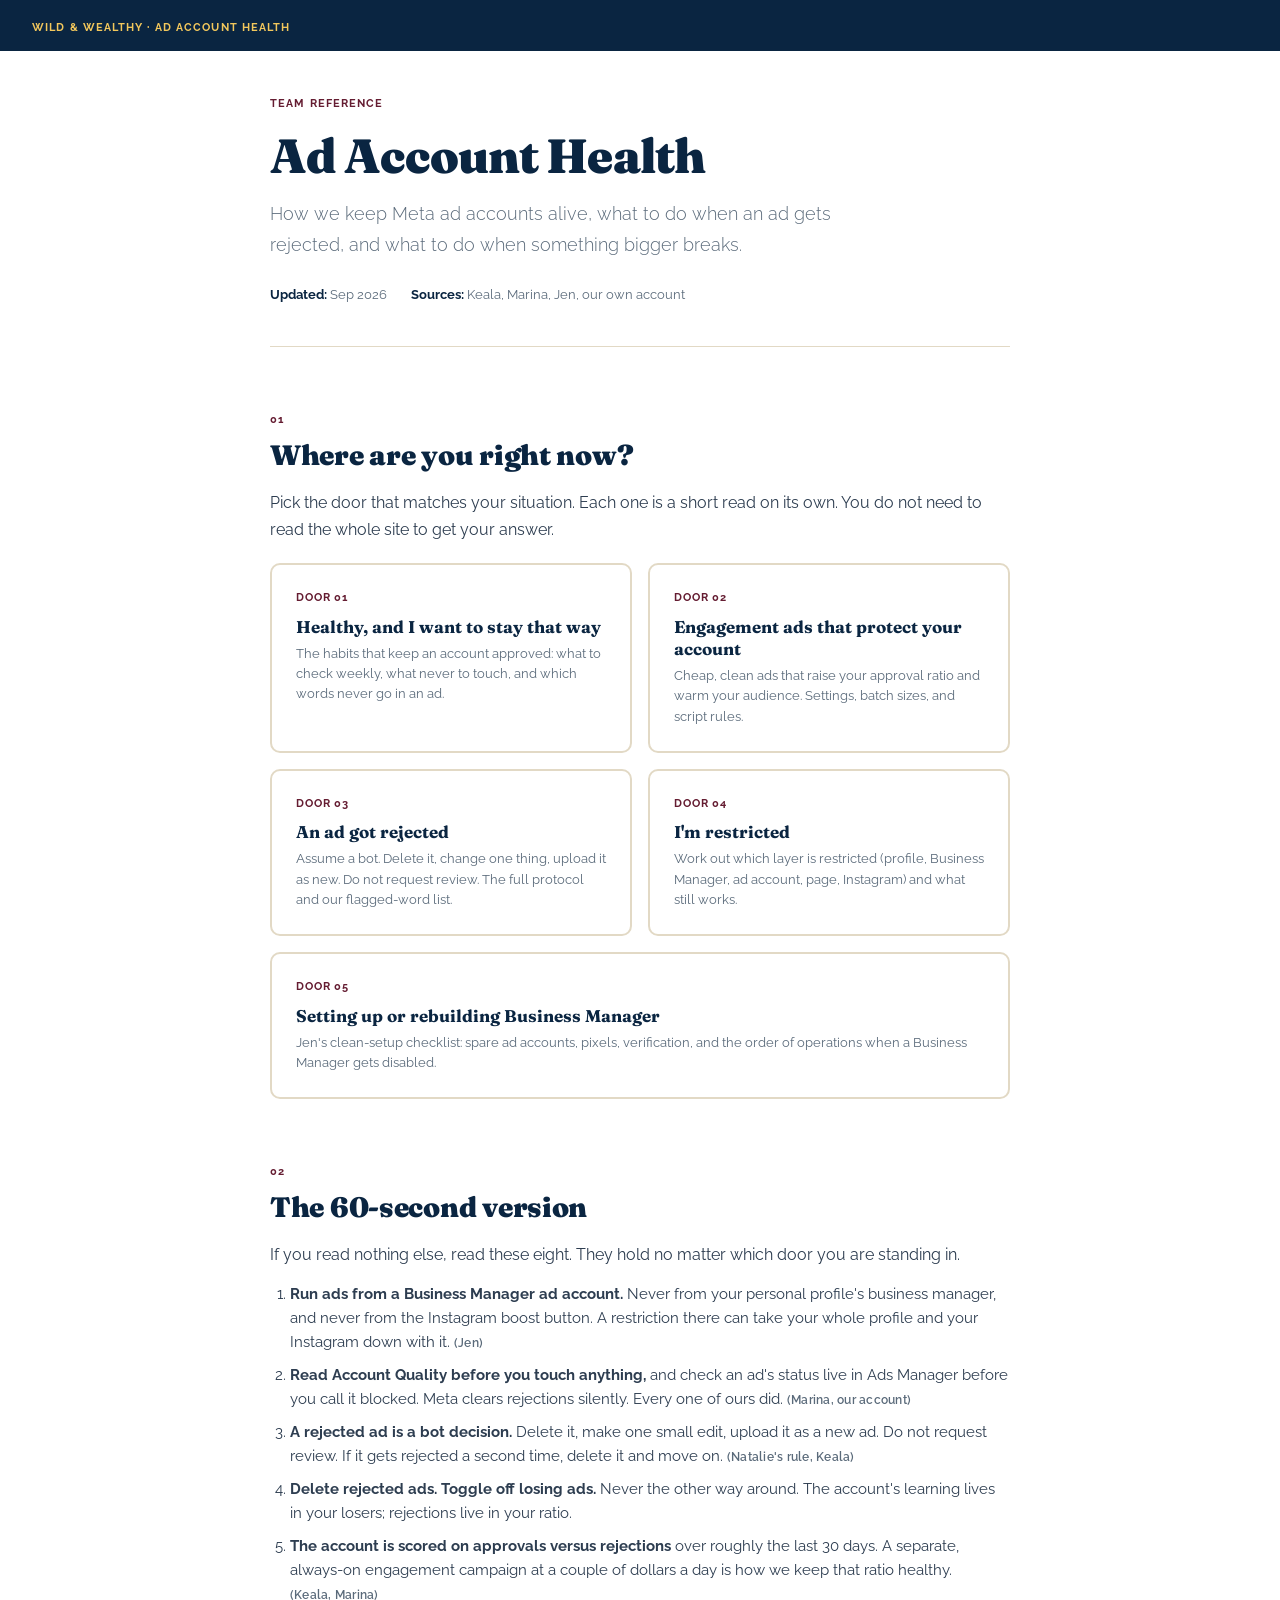
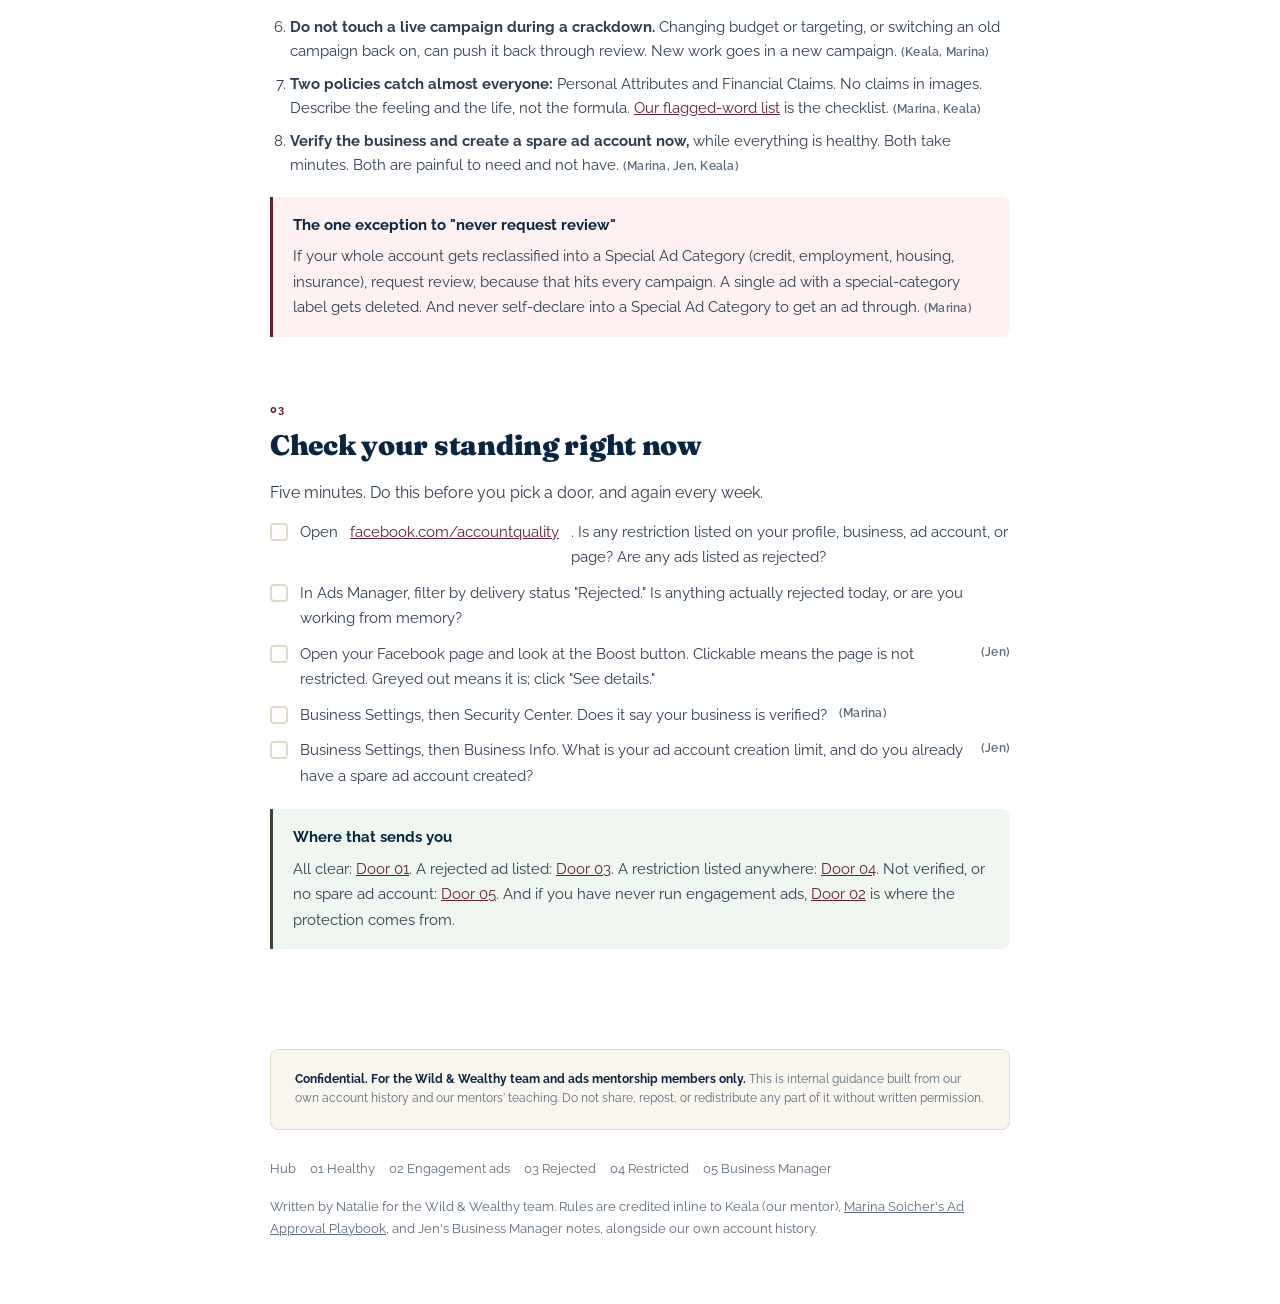
==== index.html @ 51f1d4b3 "Ad Account Health reference site: hub + 5 doors Co-Authored-By: Claude Fable 5.1 <noreply@anthropic." ====
<!DOCTYPE html>
<html lang="en">
<head>
  <meta charset="UTF-8" />
  <meta name="viewport" content="width=device-width, initial-scale=1.0" />
  <title>Ad Account Health | Wild &amp; Wealthy</title>
  <link href="https://fonts.googleapis.com/css2?family=Fraunces:wght@700;900&family=Raleway:wght@300;400;600;700&display=swap" rel="stylesheet" />
  <link rel="stylesheet" href="style.css" />
</head>
<body>

<div class="top-bar"><span>Wild &amp; Wealthy &middot; Ad Account Health</span></div>

<header>
  <div class="eyebrow">Team Reference</div>
  <h1>Ad Account Health</h1>
  <p class="subtitle">How we keep Meta ad accounts alive, what to do when an ad gets rejected, and what to do when something bigger breaks.</p>
  <div class="meta-row">
    <div class="meta-item"><strong>Updated:</strong> Sep 2026</div>
    <div class="meta-item"><strong>Sources:</strong> Keala, Marina, Jen, our own account</div>
  </div>
</header>

<main>

  <section class="section" id="doors">
    <div class="section-label">01</div>
    <h2>Where are you right now?</h2>
    <p>Pick the door that matches your situation. Each one is a short read on its own. You do not need to read the whole site to get your answer.</p>

    <div class="template-grid">
      <a class="template-card" href="healthy/">
        <div class="card-label">Door 01</div>
        <div class="card-title">Healthy, and I want to stay that way</div>
        <div class="card-desc">The habits that keep an account approved: what to check weekly, what never to touch, and which words never go in an ad.</div>
      </a>
      <a class="template-card" href="engagement/">
        <div class="card-label">Door 02</div>
        <div class="card-title">Engagement ads that protect your account</div>
        <div class="card-desc">Cheap, clean ads that raise your approval ratio and warm your audience. Settings, batch sizes, and script rules.</div>
      </a>
      <a class="template-card" href="rejected/">
        <div class="card-label">Door 03</div>
        <div class="card-title">An ad got rejected</div>
        <div class="card-desc">Assume a bot. Delete it, change one thing, upload it as new. Do not request review. The full protocol and our flagged-word list.</div>
      </a>
      <a class="template-card" href="restricted/">
        <div class="card-label">Door 04</div>
        <div class="card-title">I'm restricted</div>
        <div class="card-desc">Work out which layer is restricted (profile, Business Manager, ad account, page, Instagram) and what still works.</div>
      </a>
      <a class="template-card wide" href="business-manager/">
        <div class="card-label">Door 05</div>
        <div class="card-title">Setting up or rebuilding Business Manager</div>
        <div class="card-desc">Jen's clean-setup checklist: spare ad accounts, pixels, verification, and the order of operations when a Business Manager gets disabled.</div>
      </a>
    </div>
  </section>

  <section class="section" id="sixty-seconds">
    <div class="section-label">02</div>
    <h2>The 60-second version</h2>
    <p>If you read nothing else, read these eight. They hold no matter which door you are standing in.</p>
    <ol class="steps">
      <li><strong>Run ads from a Business Manager ad account.</strong> Never from your personal profile's business manager, and never from the Instagram boost button. A restriction there can take your whole profile and your Instagram down with it. <span class="source">(Jen)</span></li>
      <li><strong>Read Account Quality before you touch anything,</strong> and check an ad's status live in Ads Manager before you call it blocked. Meta clears rejections silently. Every one of ours did. <span class="source">(Marina, our account)</span></li>
      <li><strong>A rejected ad is a bot decision.</strong> Delete it, make one small edit, upload it as a new ad. Do not request review. If it gets rejected a second time, delete it and move on. <span class="source">(Natalie's rule, Keala)</span></li>
      <li><strong>Delete rejected ads. Toggle off losing ads.</strong> Never the other way around. The account's learning lives in your losers; rejections live in your ratio.</li>
      <li><strong>The account is scored on approvals versus rejections</strong> over roughly the last 30 days. A separate, always-on engagement campaign at a couple of dollars a day is how we keep that ratio healthy. <span class="source">(Keala, Marina)</span></li>
      <li><strong>Do not touch a live campaign during a crackdown.</strong> Changing budget or targeting, or switching an old campaign back on, can push it back through review. New work goes in a new campaign. <span class="source">(Keala, Marina)</span></li>
      <li><strong>Two policies catch almost everyone:</strong> Personal Attributes and Financial Claims. No claims in images. Describe the feeling and the life, not the formula. <a href="rejected/#flagged-words">Our flagged-word list</a> is the checklist. <span class="source">(Marina, Keala)</span></li>
      <li><strong>Verify the business and create a spare ad account now,</strong> while everything is healthy. Both take minutes. Both are painful to need and not have. <span class="source">(Marina, Jen, Keala)</span></li>
    </ol>

    <div class="callout warning">
      <strong>The one exception to "never request review"</strong>
      <p>If your whole account gets reclassified into a Special Ad Category (credit, employment, housing, insurance), request review, because that hits every campaign. A single ad with a special-category label gets deleted. And never self-declare into a Special Ad Category to get an ad through. <span class="source">(Marina)</span></p>
    </div>
  </section>

  <section class="section" id="check-standing">
    <div class="section-label">03</div>
    <h2>Check your standing right now</h2>
    <p>Five minutes. Do this before you pick a door, and again every week.</p>
    <ul class="checklist">
      <li>Open <a href="https://www.facebook.com/accountquality" target="_blank" rel="noopener">facebook.com/accountquality</a>. Is any restriction listed on your profile, business, ad account, or page? Are any ads listed as rejected?</li>
      <li>In Ads Manager, filter by delivery status "Rejected." Is anything actually rejected today, or are you working from memory?</li>
      <li>Open your Facebook page and look at the Boost button. Clickable means the page is not restricted. Greyed out means it is; click "See details." <span class="source">(Jen)</span></li>
      <li>Business Settings, then Security Center. Does it say your business is verified? <span class="source">(Marina)</span></li>
      <li>Business Settings, then Business Info. What is your ad account creation limit, and do you already have a spare ad account created? <span class="source">(Jen)</span></li>
    </ul>

    <div class="callout tip">
      <strong>Where that sends you</strong>
      <p>All clear: <a href="healthy/">Door 01</a>. A rejected ad listed: <a href="rejected/">Door 03</a>. A restriction listed anywhere: <a href="restricted/">Door 04</a>. Not verified, or no spare ad account: <a href="business-manager/">Door 05</a>. And if you have never run engagement ads, <a href="engagement/">Door 02</a> is where the protection comes from.</p>
    </div>
  </section>

</main>

<div class="disclaimer">
  <strong>Confidential. For the Wild &amp; Wealthy team and ads mentorship members only.</strong> This is internal guidance built from our own account history and our mentors' teaching. Do not share, repost, or redistribute any part of it without written permission.
</div>
<footer>
  <ul class="footer-nav">
    <li><a href="./">Hub</a></li>
    <li><a href="healthy/">01 Healthy</a></li>
    <li><a href="engagement/">02 Engagement ads</a></li>
    <li><a href="rejected/">03 Rejected</a></li>
    <li><a href="restricted/">04 Restricted</a></li>
    <li><a href="business-manager/">05 Business Manager</a></li>
  </ul>
  <p>Written by Natalie for the Wild &amp; Wealthy team. Rules are credited inline to Keala (our mentor), <a href="https://marinasoicher.github.io/ad-approval-playbook/" target="_blank" rel="noopener">Marina Soicher's Ad Approval Playbook</a>, and Jen's Business Manager notes, alongside our own account history.</p>
</footer>

</body>
</html>
---- style.css ----
/* Wild & Wealthy · Ad Account Health · shared stylesheet
   Based on the meta-setup-guide template (brand guide colors + fonts). */

*, *::before, *::after { box-sizing: border-box; margin: 0; padding: 0; }

:root {
  --burgundy: #651D32;
  --navy: #0A2541;
  --green: #36482F;
  --yellow: #F2C75C;
  --cream: #F5EED7;

  --text: #0A2541;
  --body: #2d3d50;
  --muted: #5a6a7a;
  --border: #e2d9c5;
  --bg-soft: #F5EED7;
  --bg-code: #eee8d5;
  --accent-light: #fdf5f7;
  --max-width: 740px;
}

html { scroll-behavior: smooth; }

body {
  font-family: 'Raleway', -apple-system, BlinkMacSystemFont, sans-serif;
  font-size: 16px;
  line-height: 1.7;
  color: var(--text);
  background: #fff;
  padding: 0 24px;
}

/* ── Top bar ── */
.top-bar { background: var(--navy); margin: 0 -24px; padding: 12px 32px; }
.top-bar span {
  font-size: 11px; font-weight: 700; letter-spacing: 0.1em;
  text-transform: uppercase; color: var(--yellow);
}

/* ── Back link (door pages) ── */
.back-link {
  display: inline-block;
  max-width: var(--max-width);
  margin: 20px auto 0;
  font-size: 12px; font-weight: 700; letter-spacing: 0.08em;
  text-transform: uppercase; color: var(--burgundy); text-decoration: none;
}
.back-wrap { max-width: var(--max-width); margin: 0 auto; }
.back-link:hover { text-decoration: underline; }

/* ── Header ── */
header {
  max-width: var(--max-width);
  margin: 0 auto;
  padding: 44px 0 40px;
  border-bottom: 1px solid var(--border);
}
.eyebrow {
  font-size: 11px; font-weight: 700; letter-spacing: 0.1em;
  text-transform: uppercase; color: var(--burgundy); margin-bottom: 14px;
}
header h1 {
  font-family: 'Fraunces', Georgia, serif;
  font-size: clamp(32px, 5vw, 48px);
  font-weight: 900; letter-spacing: -0.02em; line-height: 1.15;
  color: var(--navy); margin-bottom: 16px;
}
header .subtitle { font-size: 18px; font-weight: 300; color: var(--muted); max-width: 580px; }
.meta-row { display: flex; gap: 24px; margin-top: 24px; flex-wrap: wrap; }
.meta-item { font-size: 13px; color: var(--muted); }
.meta-item strong { color: var(--text); }

/* ── Site nav (door pages) ── */
nav.site-nav {
  max-width: var(--max-width);
  margin: 32px auto 0;
  background: var(--navy);
  border-radius: 10px;
  padding: 24px 28px;
}
nav.site-nav h2 {
  font-size: 10px; font-weight: 700; letter-spacing: 0.12em;
  text-transform: uppercase; color: var(--yellow); margin-bottom: 14px;
}
nav.site-nav ol { list-style: none; display: flex; flex-direction: column; gap: 7px; }
nav.site-nav ol li { display: flex; align-items: baseline; gap: 12px; }
nav.site-nav ol li .num { font-size: 11px; font-weight: 700; color: var(--yellow); min-width: 22px; }
nav.site-nav ol li a { font-size: 14px; font-weight: 300; color: #fff; text-decoration: none; }
nav.site-nav ol li a:hover { color: var(--yellow); }
nav.site-nav ol li.current a { color: var(--yellow); font-weight: 600; }
nav.site-nav ol li.current a::after { content: '  (you are here)'; font-weight: 300; font-size: 12px; opacity: 0.8; }
nav.site-nav .bonus-label {
  font-size: 10px; font-weight: 700; letter-spacing: 0.1em; text-transform: uppercase;
  color: rgba(242,199,92,0.6); margin-top: 16px; margin-bottom: 8px;
}

/* ── Main + sections ── */
main { max-width: var(--max-width); margin: 0 auto; padding-bottom: 80px; }
.section { margin-top: 64px; scroll-margin-top: 24px; }
.section-label {
  font-size: 11px; font-weight: 700; letter-spacing: 0.12em;
  text-transform: uppercase; color: var(--burgundy); margin-bottom: 8px;
}
.section h2 {
  font-family: 'Fraunces', Georgia, serif;
  font-size: 28px; font-weight: 900; letter-spacing: -0.01em; line-height: 1.25;
  color: var(--navy); margin-bottom: 16px;
}
.section h3 {
  font-family: 'Fraunces', Georgia, serif;
  font-size: 20px; font-weight: 700; color: var(--navy); margin: 32px 0 10px;
}
.section p { margin-bottom: 14px; color: var(--body); }
.section p.lead { font-size: 17px; color: var(--text); }
.source { font-size: 12px; color: var(--muted); font-weight: 600; letter-spacing: 0.02em; white-space: nowrap; }

.step-label {
  display: inline-block; font-size: 11px; font-weight: 700; letter-spacing: 0.08em;
  text-transform: uppercase; color: var(--green); margin-top: 32px; margin-bottom: 6px;
}

/* ── Lists ── */
.checklist { list-style: none; display: flex; flex-direction: column; gap: 10px; margin: 14px 0; }
.checklist li { display: flex; gap: 12px; align-items: flex-start; font-size: 15px; color: var(--body); }
.checklist li::before {
  content: ''; width: 18px; height: 18px; min-width: 18px;
  border: 2px solid var(--border); border-radius: 4px; margin-top: 3px;
}
ol.steps { padding-left: 20px; margin: 14px 0; display: flex; flex-direction: column; gap: 9px; font-size: 15px; color: var(--body); line-height: 1.6; }
ul.bullets { padding-left: 20px; margin: 14px 0; display: flex; flex-direction: column; gap: 8px; font-size: 15px; color: var(--body); }

/* ── Code ── */
code {
  font-family: 'SF Mono', 'Fira Code', Menlo, monospace; font-size: 13px;
  background: var(--bg-code); padding: 2px 6px; border-radius: 4px; color: var(--navy);
}

/* ── Callouts ── */
.callout {
  background: #fff8e6; border-left: 3px solid var(--yellow);
  border-radius: 0 8px 8px 0; padding: 16px 20px; margin: 20px 0;
  font-size: 15px; color: var(--body);
}
.callout.tip { background: #f0f7f0; border-left-color: var(--green); }
.callout.warning { background: #fdf0f0; border-left-color: var(--burgundy); }
.callout strong { display: block; margin-bottom: 6px; color: var(--navy); }
.callout p { margin-bottom: 8px; }
.callout p:last-child { margin-bottom: 0; }

/* ── Door cards (hub) ── */
.template-grid { display: grid; grid-template-columns: 1fr 1fr; gap: 16px; margin: 20px 0; }
.template-card {
  border: 2px solid var(--border); border-radius: 10px; padding: 24px;
  text-decoration: none; color: var(--text); transition: border-color 0.2s, transform 0.2s; display: block;
}
.template-card:hover { border-color: var(--burgundy); transform: translateY(-2px); text-decoration: none; }
.template-card .card-label {
  font-size: 11px; font-weight: 700; letter-spacing: 0.08em;
  text-transform: uppercase; color: var(--burgundy); margin-bottom: 8px;
}
.template-card .card-title { font-family: 'Fraunces', serif; font-size: 17px; font-weight: 700; color: var(--navy); margin-bottom: 6px; line-height: 1.3; }
.template-card .card-desc { font-size: 13px; color: var(--muted); line-height: 1.55; }
.template-card.wide { grid-column: 1 / -1; }

/* ── Step blocks ── */
.baseline-item { border: 1px solid var(--border); border-radius: 10px; padding: 26px 28px 22px; margin: 20px 0; }
.baseline-number { font-size: 11px; font-weight: 700; letter-spacing: 0.08em; text-transform: uppercase; color: var(--muted); margin-bottom: 6px; }
.baseline-title { font-family: 'Fraunces', serif; font-size: 18px; font-weight: 700; color: var(--navy); margin-bottom: 8px; }
.baseline-def { font-size: 15px; margin-bottom: 10px; color: var(--body); }
.baseline-note { font-size: 13px; color: var(--muted); font-style: italic; margin-top: 10px; }

/* ── Prop table ── */
.prop-table { width: 100%; border: 1px solid var(--border); border-radius: 8px; overflow: hidden; margin: 14px 0; font-size: 14px; }
.prop-table .row { display: grid; grid-template-columns: 180px 1fr; border-bottom: 1px solid var(--border); }
.prop-table .row:last-child { border-bottom: none; }
.prop-table .key { background: var(--bg-soft); padding: 12px 14px; font-weight: 600; font-size: 13px; color: var(--navy); border-right: 1px solid var(--border); }
.prop-table .val { padding: 12px 14px; color: var(--body); }

/* ── Tables ── */
.table-wrap { overflow-x: auto; margin: 16px 0; }
table { width: 100%; border-collapse: collapse; font-size: 14px; margin: 16px 0; }
.table-wrap table { margin: 0; min-width: 520px; }
th {
  text-align: left; font-size: 11px; font-weight: 700; text-transform: uppercase;
  letter-spacing: 0.08em; color: var(--muted); padding: 10px 12px; border-bottom: 2px solid var(--border);
}
td { padding: 10px 12px; border-bottom: 1px solid var(--border); vertical-align: top; line-height: 1.5; color: var(--body); }
tr:last-child td { border-bottom: none; }
tr:hover td { background: var(--bg-soft); }
table.two-col th:first-child { color: var(--green); }
table.two-col th:last-child { color: var(--burgundy); }
table.two-col td { width: 50%; }

/* ── Flagged words box ── */
.flag-box {
  border: 2px solid var(--burgundy); background: var(--accent-light);
  border-radius: 10px; padding: 24px 26px; margin: 20px 0; scroll-margin-top: 24px;
}
.flag-box .prop-table { background: #fff; }
.flag-box .prop-table .row { grid-template-columns: 200px 1fr; }
span.flag {
  font-family: 'SF Mono', 'Fira Code', Menlo, monospace; font-size: 13px;
  color: var(--burgundy); background: #fff; border: 1px solid #ead7dc;
  padding: 1px 6px; border-radius: 4px; white-space: nowrap;
}

/* ── Divider + links ── */
hr { border: none; border-top: 1px solid var(--border); margin: 48px 0; }
a { color: var(--burgundy); }
a:hover { text-decoration: underline; }

/* ── Disclaimer + footer ── */
.disclaimer {
  max-width: var(--max-width); margin: 0 auto; padding: 20px 24px;
  background: #f9f6ef; border: 1px solid var(--border); border-radius: 8px;
  font-size: 12px; color: var(--muted); line-height: 1.6;
}
.disclaimer strong { color: var(--text); }
footer {
  max-width: var(--max-width); margin: 0 auto; padding: 28px 0 64px;
  font-size: 13px; color: var(--muted);
}
footer a { color: var(--muted); }
.footer-nav { list-style: none; display: flex; flex-wrap: wrap; gap: 6px 14px; margin-bottom: 16px; padding: 0; }
.footer-nav li a { font-size: 13px; text-decoration: none; }
.footer-nav li a:hover { text-decoration: underline; color: var(--burgundy); }

@media (max-width: 600px) {
  header { padding: 36px 0 30px; }
  .section { margin-top: 48px; }
  .prop-table .row, .flag-box .prop-table .row { grid-template-columns: 1fr; }
  .prop-table .key { border-right: none; border-bottom: 1px solid var(--border); }
  .template-grid { grid-template-columns: 1fr; }
  .baseline-item { padding: 20px 18px 18px; }
  .flag-box { padding: 18px 16px; }
  nav.site-nav ol li.current a::after { content: ''; }
}
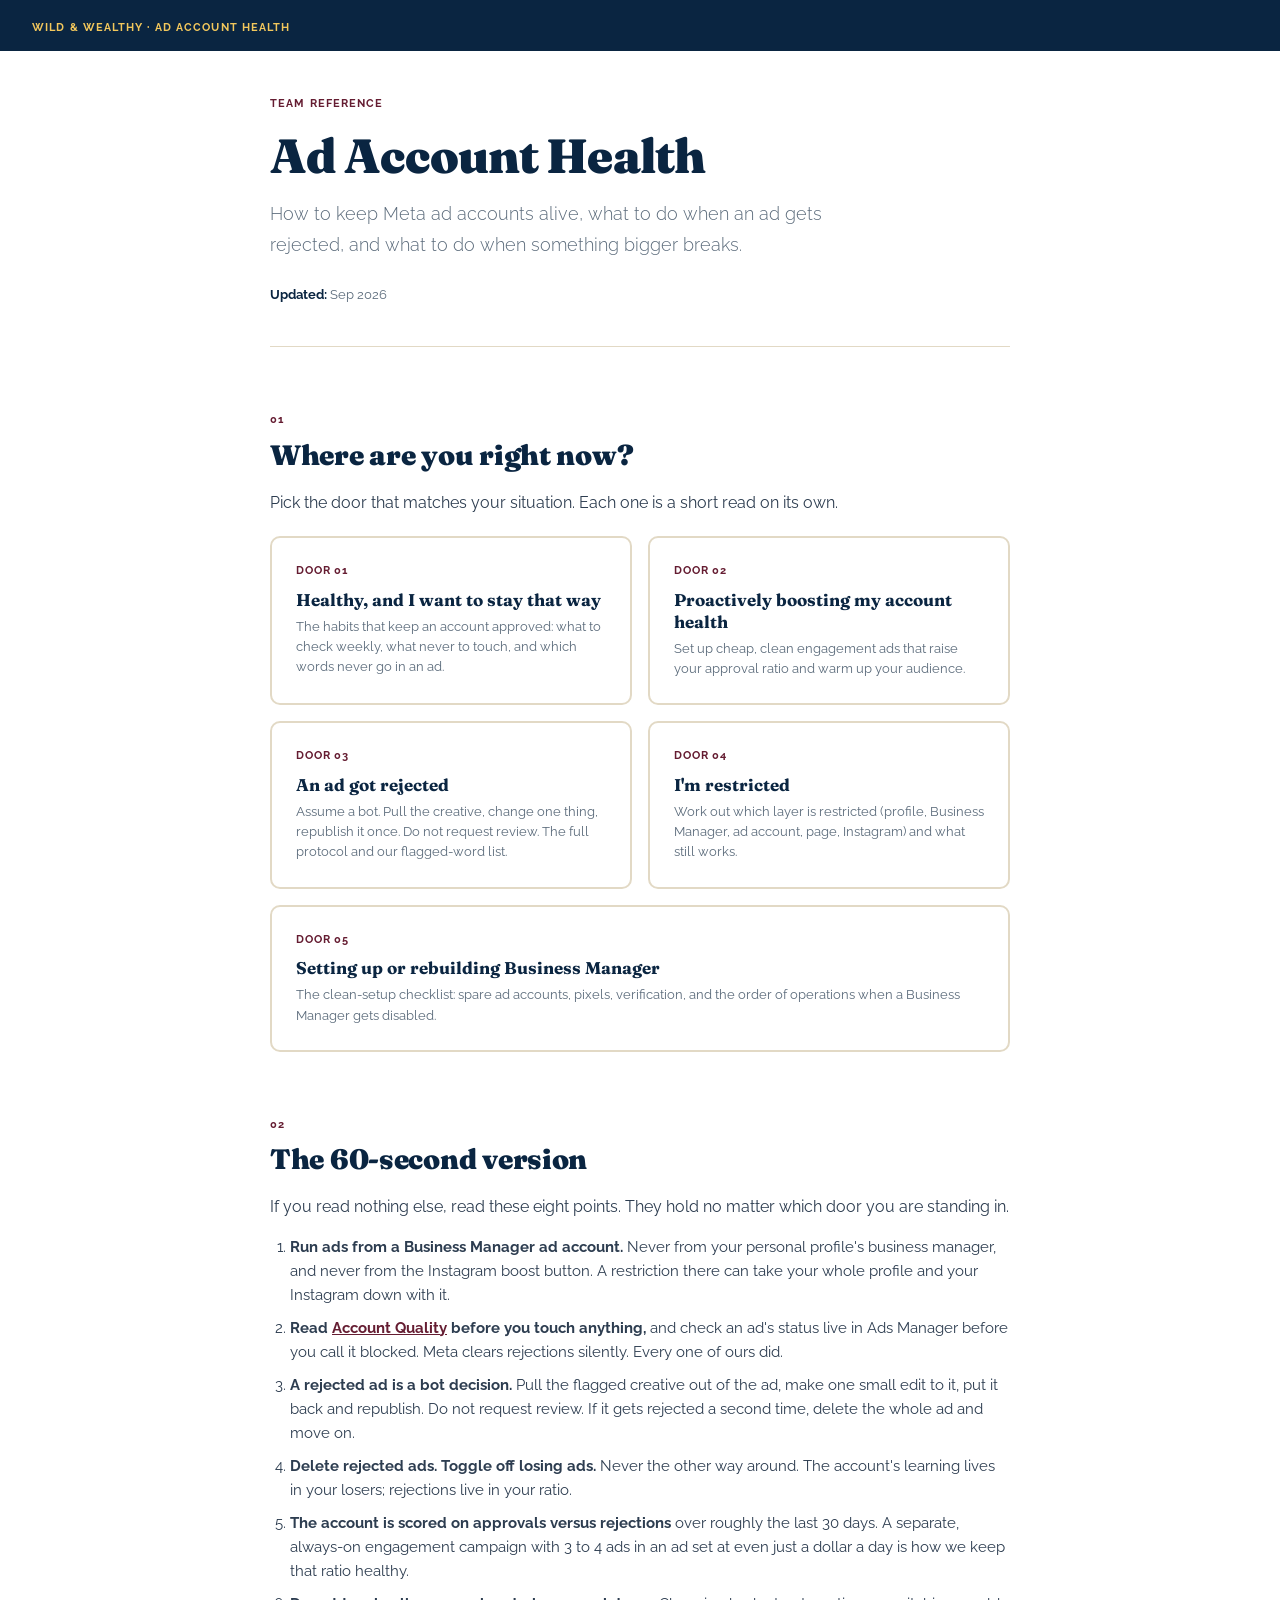
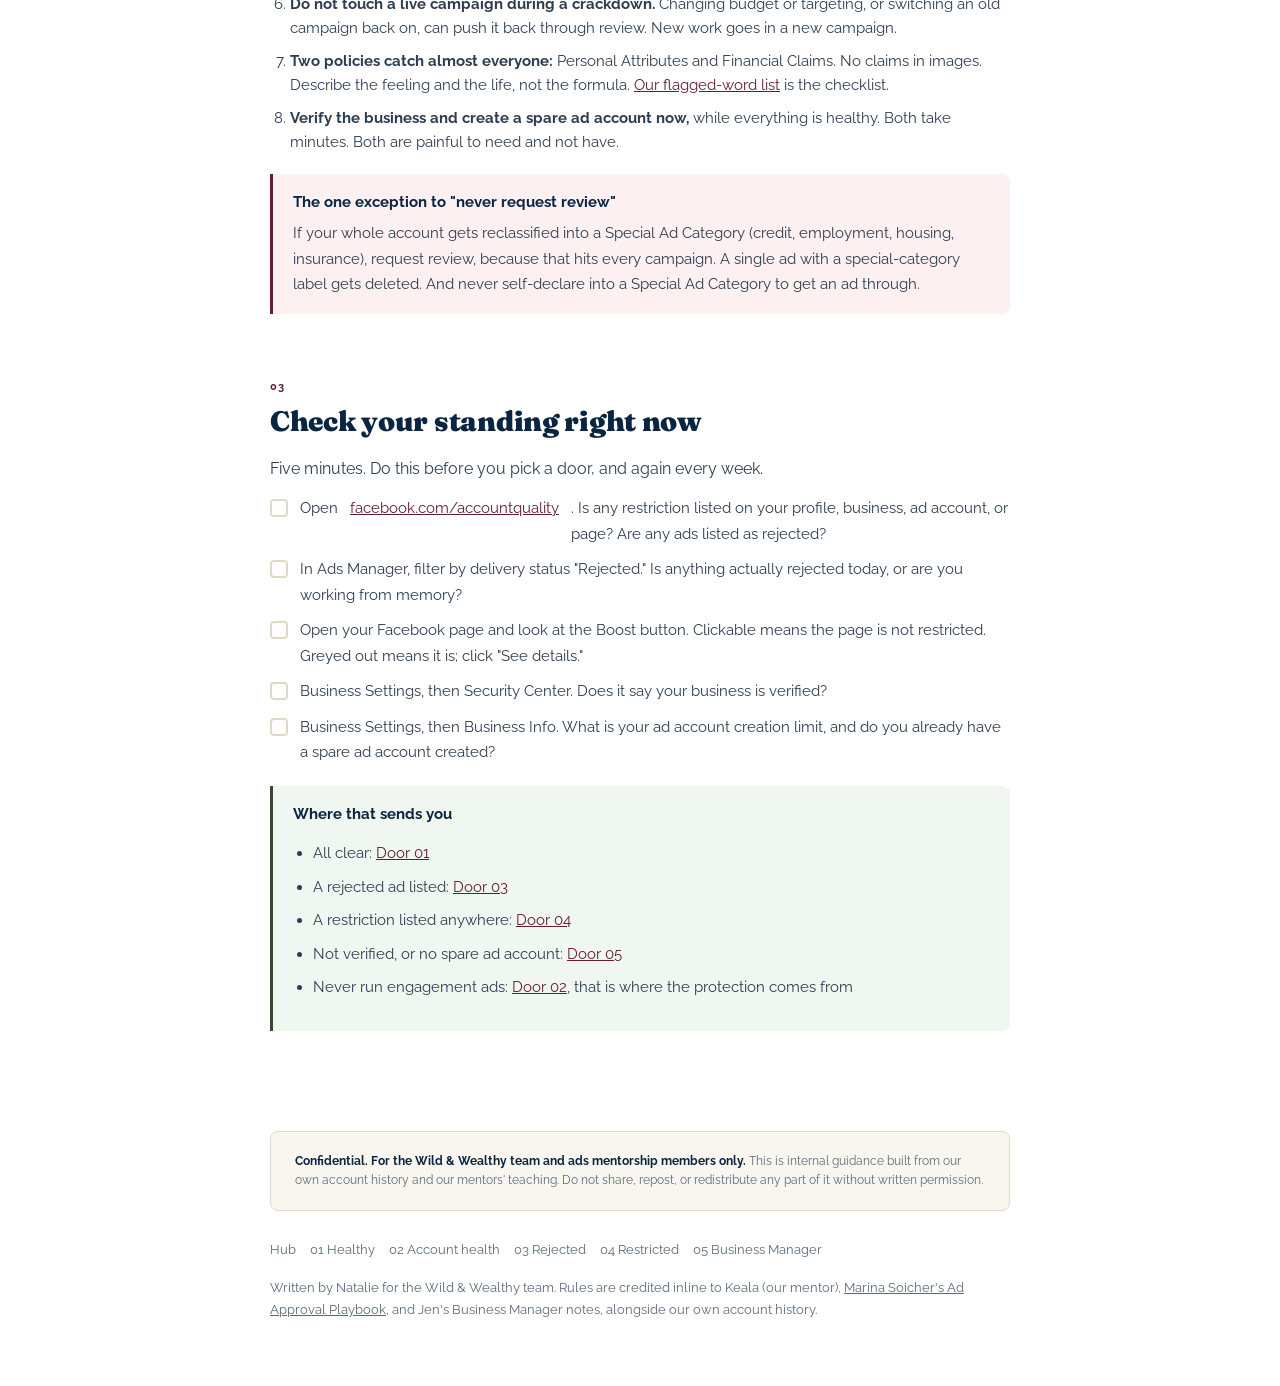
==== commit ae2b55d6: "Apply Natalie's review edits: strip mentor tags, creative-first rejection flow, Door 2 trims Co-Auth" ====
--- a/index.html
+++ b/index.html
@@ -14,10 +14,9 @@
 <header>
   <div class="eyebrow">Team Reference</div>
   <h1>Ad Account Health</h1>
-  <p class="subtitle">How we keep Meta ad accounts alive, what to do when an ad gets rejected, and what to do when something bigger breaks.</p>
+  <p class="subtitle">How to keep Meta ad accounts alive, what to do when an ad gets rejected, and what to do when something bigger breaks.</p>
   <div class="meta-row">
     <div class="meta-item"><strong>Updated:</strong> Sep 2026</div>
-    <div class="meta-item"><strong>Sources:</strong> Keala, Marina, Jen, our own account</div>
   </div>
 </header>
 
@@ -26,7 +25,7 @@
   <section class="section" id="doors">
     <div class="section-label">01</div>
     <h2>Where are you right now?</h2>
-    <p>Pick the door that matches your situation. Each one is a short read on its own. You do not need to read the whole site to get your answer.</p>
+    <p>Pick the door that matches your situation. Each one is a short read on its own.</p>
 
     <div class="template-grid">
       <a class="template-card" href="healthy/">
@@ -36,13 +35,13 @@
       </a>
       <a class="template-card" href="engagement/">
         <div class="card-label">Door 02</div>
-        <div class="card-title">Engagement ads that protect your account</div>
-        <div class="card-desc">Cheap, clean ads that raise your approval ratio and warm your audience. Settings, batch sizes, and script rules.</div>
+        <div class="card-title">Proactively boosting my account health</div>
+        <div class="card-desc">Set up cheap, clean engagement ads that raise your approval ratio and warm up your audience.</div>
       </a>
       <a class="template-card" href="rejected/">
         <div class="card-label">Door 03</div>
         <div class="card-title">An ad got rejected</div>
-        <div class="card-desc">Assume a bot. Delete it, change one thing, upload it as new. Do not request review. The full protocol and our flagged-word list.</div>
+        <div class="card-desc">Assume a bot. Pull the creative, change one thing, republish it once. Do not request review. The full protocol and our flagged-word list.</div>
       </a>
       <a class="template-card" href="restricted/">
         <div class="card-label">Door 04</div>
@@ -52,7 +51,7 @@
       <a class="template-card wide" href="business-manager/">
         <div class="card-label">Door 05</div>
         <div class="card-title">Setting up or rebuilding Business Manager</div>
-        <div class="card-desc">Jen's clean-setup checklist: spare ad accounts, pixels, verification, and the order of operations when a Business Manager gets disabled.</div>
+        <div class="card-desc">The clean-setup checklist: spare ad accounts, pixels, verification, and the order of operations when a Business Manager gets disabled.</div>
       </a>
     </div>
   </section>
@@ -60,21 +59,21 @@
   <section class="section" id="sixty-seconds">
     <div class="section-label">02</div>
     <h2>The 60-second version</h2>
-    <p>If you read nothing else, read these eight. They hold no matter which door you are standing in.</p>
+    <p>If you read nothing else, read these eight points. They hold no matter which door you are standing in.</p>
     <ol class="steps">
-      <li><strong>Run ads from a Business Manager ad account.</strong> Never from your personal profile's business manager, and never from the Instagram boost button. A restriction there can take your whole profile and your Instagram down with it. <span class="source">(Jen)</span></li>
-      <li><strong>Read Account Quality before you touch anything,</strong> and check an ad's status live in Ads Manager before you call it blocked. Meta clears rejections silently. Every one of ours did. <span class="source">(Marina, our account)</span></li>
-      <li><strong>A rejected ad is a bot decision.</strong> Delete it, make one small edit, upload it as a new ad. Do not request review. If it gets rejected a second time, delete it and move on. <span class="source">(Natalie's rule, Keala)</span></li>
+      <li><strong>Run ads from a Business Manager ad account.</strong> Never from your personal profile's business manager, and never from the Instagram boost button. A restriction there can take your whole profile and your Instagram down with it.</li>
+      <li><strong>Read <a href="https://www.facebook.com/accountquality" target="_blank" rel="noopener">Account Quality</a> before you touch anything,</strong> and check an ad's status live in Ads Manager before you call it blocked. Meta clears rejections silently. Every one of ours did.</li>
+      <li><strong>A rejected ad is a bot decision.</strong> Pull the flagged creative out of the ad, make one small edit to it, put it back and republish. Do not request review. If it gets rejected a second time, delete the whole ad and move on.</li>
       <li><strong>Delete rejected ads. Toggle off losing ads.</strong> Never the other way around. The account's learning lives in your losers; rejections live in your ratio.</li>
-      <li><strong>The account is scored on approvals versus rejections</strong> over roughly the last 30 days. A separate, always-on engagement campaign at a couple of dollars a day is how we keep that ratio healthy. <span class="source">(Keala, Marina)</span></li>
-      <li><strong>Do not touch a live campaign during a crackdown.</strong> Changing budget or targeting, or switching an old campaign back on, can push it back through review. New work goes in a new campaign. <span class="source">(Keala, Marina)</span></li>
-      <li><strong>Two policies catch almost everyone:</strong> Personal Attributes and Financial Claims. No claims in images. Describe the feeling and the life, not the formula. <a href="rejected/#flagged-words">Our flagged-word list</a> is the checklist. <span class="source">(Marina, Keala)</span></li>
-      <li><strong>Verify the business and create a spare ad account now,</strong> while everything is healthy. Both take minutes. Both are painful to need and not have. <span class="source">(Marina, Jen, Keala)</span></li>
+      <li><strong>The account is scored on approvals versus rejections</strong> over roughly the last 30 days. A separate, always-on engagement campaign with 3 to 4 ads in an ad set at even just a dollar a day is how we keep that ratio healthy.</li>
+      <li><strong>Do not touch a live campaign during a crackdown.</strong> Changing budget or targeting, or switching an old campaign back on, can push it back through review. New work goes in a new campaign.</li>
+      <li><strong>Two policies catch almost everyone:</strong> Personal Attributes and Financial Claims. No claims in images. Describe the feeling and the life, not the formula. <a href="rejected/#flagged-words">Our flagged-word list</a> is the checklist.</li>
+      <li><strong>Verify the business and create a spare ad account now,</strong> while everything is healthy. Both take minutes. Both are painful to need and not have.</li>
     </ol>
 
     <div class="callout warning">
       <strong>The one exception to "never request review"</strong>
-      <p>If your whole account gets reclassified into a Special Ad Category (credit, employment, housing, insurance), request review, because that hits every campaign. A single ad with a special-category label gets deleted. And never self-declare into a Special Ad Category to get an ad through. <span class="source">(Marina)</span></p>
+      <p>If your whole account gets reclassified into a Special Ad Category (credit, employment, housing, insurance), request review, because that hits every campaign. A single ad with a special-category label gets deleted. And never self-declare into a Special Ad Category to get an ad through.</p>
     </div>
   </section>
 
@@ -85,14 +84,20 @@
     <ul class="checklist">
       <li>Open <a href="https://www.facebook.com/accountquality" target="_blank" rel="noopener">facebook.com/accountquality</a>. Is any restriction listed on your profile, business, ad account, or page? Are any ads listed as rejected?</li>
       <li>In Ads Manager, filter by delivery status "Rejected." Is anything actually rejected today, or are you working from memory?</li>
-      <li>Open your Facebook page and look at the Boost button. Clickable means the page is not restricted. Greyed out means it is; click "See details." <span class="source">(Jen)</span></li>
-      <li>Business Settings, then Security Center. Does it say your business is verified? <span class="source">(Marina)</span></li>
-      <li>Business Settings, then Business Info. What is your ad account creation limit, and do you already have a spare ad account created? <span class="source">(Jen)</span></li>
+      <li>Open your Facebook page and look at the Boost button. Clickable means the page is not restricted. Greyed out means it is; click "See details."</li>
+      <li>Business Settings, then Security Center. Does it say your business is verified?</li>
+      <li>Business Settings, then Business Info. What is your ad account creation limit, and do you already have a spare ad account created?</li>
     </ul>
 
     <div class="callout tip">
       <strong>Where that sends you</strong>
-      <p>All clear: <a href="healthy/">Door 01</a>. A rejected ad listed: <a href="rejected/">Door 03</a>. A restriction listed anywhere: <a href="restricted/">Door 04</a>. Not verified, or no spare ad account: <a href="business-manager/">Door 05</a>. And if you have never run engagement ads, <a href="engagement/">Door 02</a> is where the protection comes from.</p>
+      <ul class="bullets">
+        <li>All clear: <a href="healthy/">Door 01</a></li>
+        <li>A rejected ad listed: <a href="rejected/">Door 03</a></li>
+        <li>A restriction listed anywhere: <a href="restricted/">Door 04</a></li>
+        <li>Not verified, or no spare ad account: <a href="business-manager/">Door 05</a></li>
+        <li>Never run engagement ads: <a href="engagement/">Door 02</a>, that is where the protection comes from</li>
+      </ul>
     </div>
   </section>
 
@@ -105,7 +110,7 @@
   <ul class="footer-nav">
     <li><a href="./">Hub</a></li>
     <li><a href="healthy/">01 Healthy</a></li>
-    <li><a href="engagement/">02 Engagement ads</a></li>
+    <li><a href="engagement/">02 Account health</a></li>
     <li><a href="rejected/">03 Rejected</a></li>
     <li><a href="restricted/">04 Restricted</a></li>
     <li><a href="business-manager/">05 Business Manager</a></li>
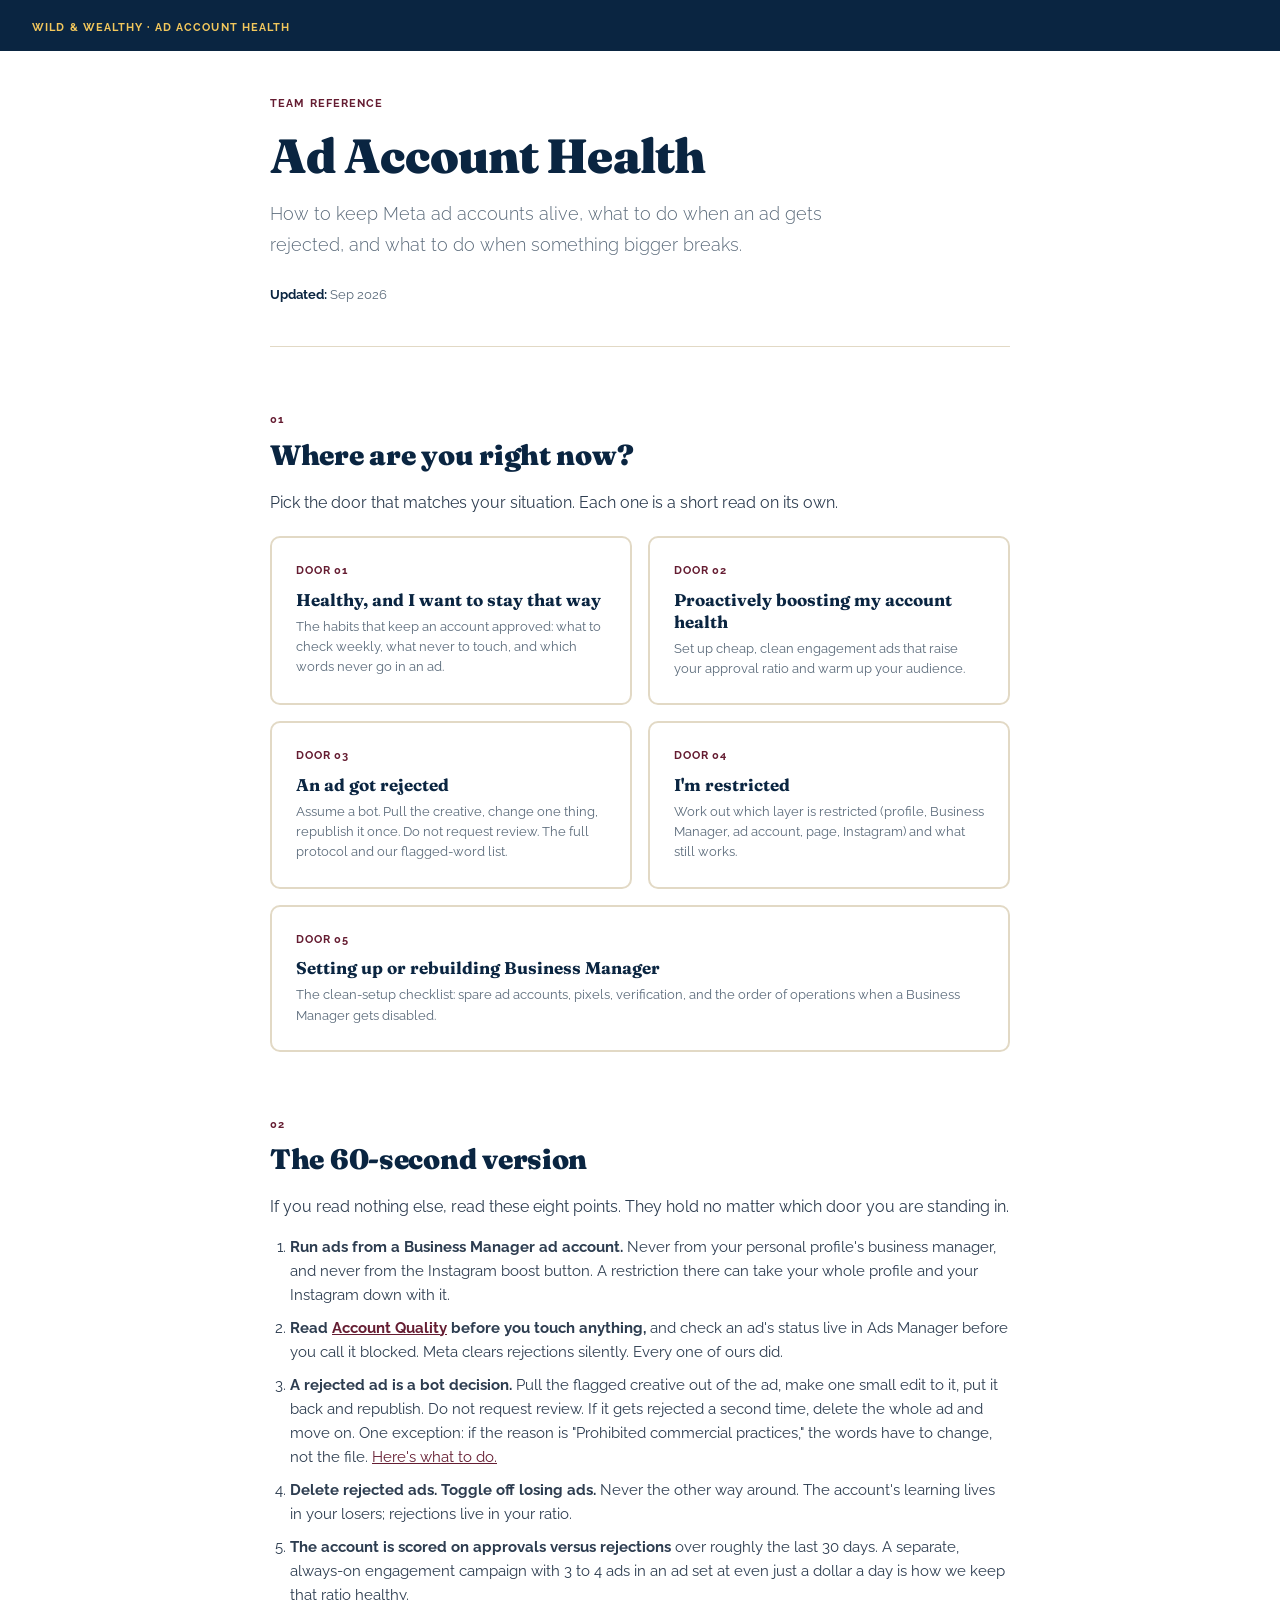
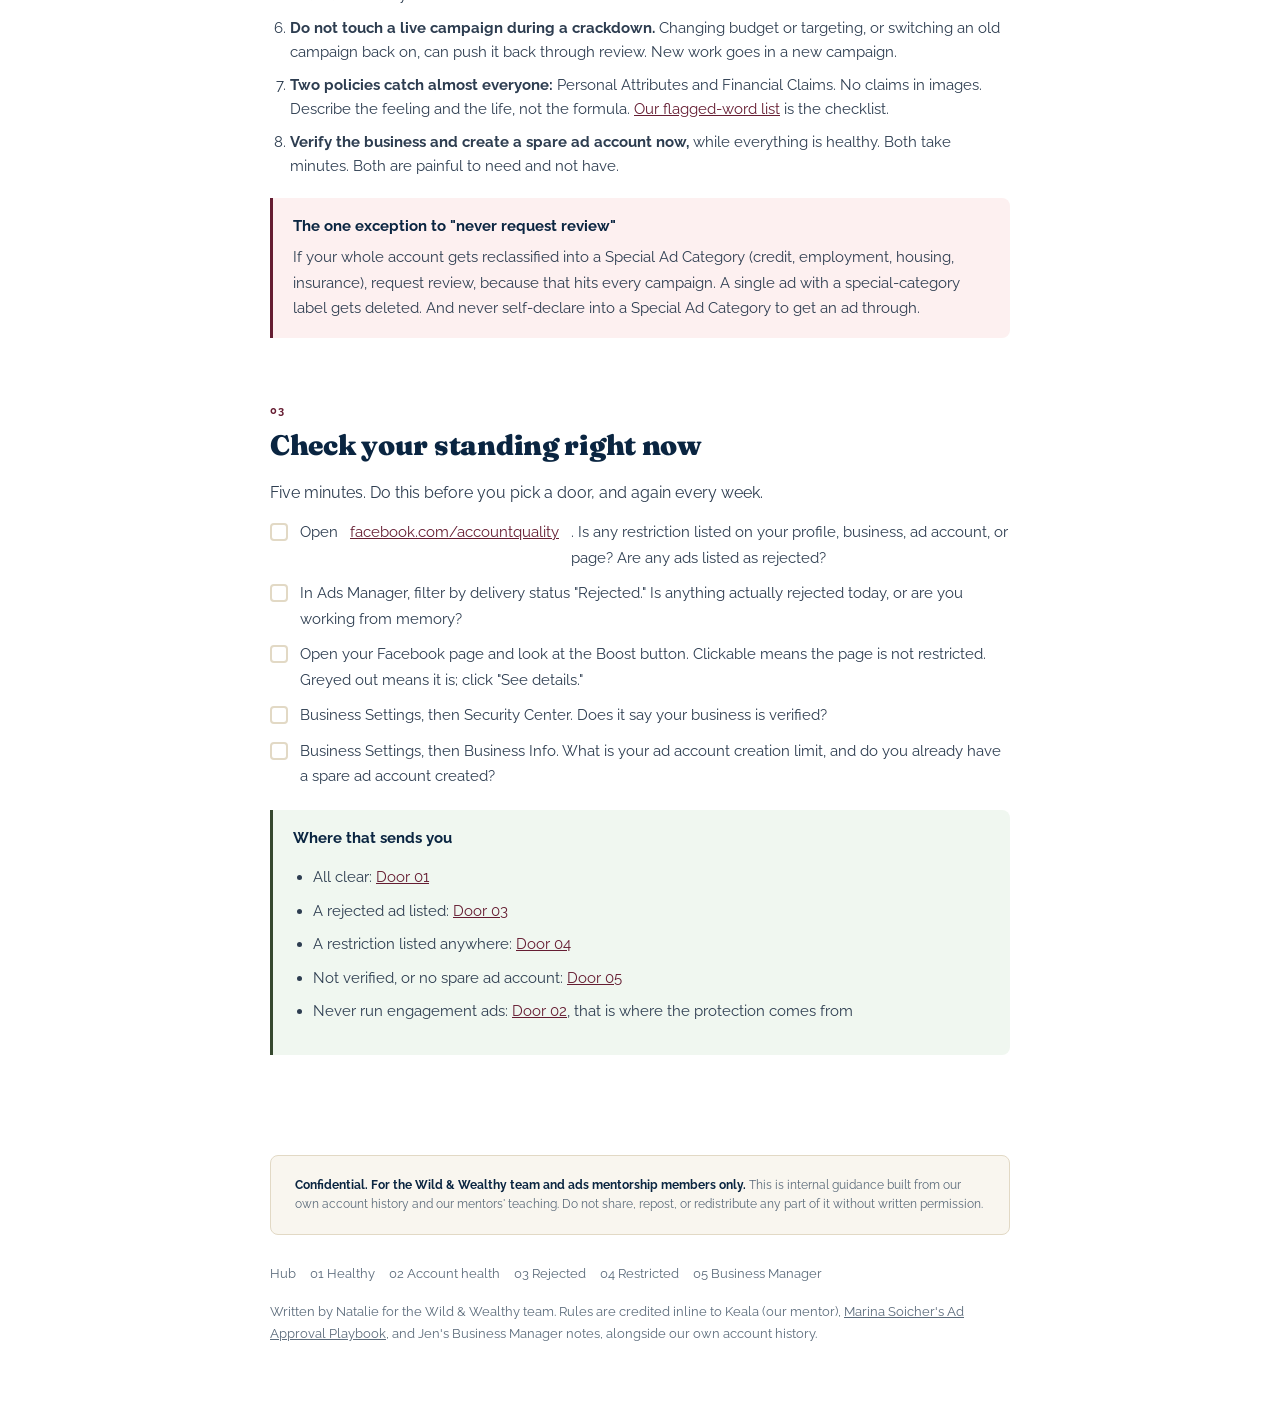
==== commit 8719e3c1: "Add Prohibited commercial practices section; no-retry exception on hub, Door 1, Door 3 Co-Authored-B" ====
--- a/index.html
+++ b/index.html
@@ -63,7 +63,7 @@
     <ol class="steps">
       <li><strong>Run ads from a Business Manager ad account.</strong> Never from your personal profile's business manager, and never from the Instagram boost button. A restriction there can take your whole profile and your Instagram down with it.</li>
       <li><strong>Read <a href="https://www.facebook.com/accountquality" target="_blank" rel="noopener">Account Quality</a> before you touch anything,</strong> and check an ad's status live in Ads Manager before you call it blocked. Meta clears rejections silently. Every one of ours did.</li>
-      <li><strong>A rejected ad is a bot decision.</strong> Pull the flagged creative out of the ad, make one small edit to it, put it back and republish. Do not request review. If it gets rejected a second time, delete the whole ad and move on.</li>
+      <li><strong>A rejected ad is a bot decision.</strong> Pull the flagged creative out of the ad, make one small edit to it, put it back and republish. Do not request review. If it gets rejected a second time, delete the whole ad and move on. One exception: if the reason is "Prohibited commercial practices," the words have to change, not the file. <a href="rejected/#commercial-practices">Here's what to do.</a></li>
       <li><strong>Delete rejected ads. Toggle off losing ads.</strong> Never the other way around. The account's learning lives in your losers; rejections live in your ratio.</li>
       <li><strong>The account is scored on approvals versus rejections</strong> over roughly the last 30 days. A separate, always-on engagement campaign with 3 to 4 ads in an ad set at even just a dollar a day is how we keep that ratio healthy.</li>
       <li><strong>Do not touch a live campaign during a crackdown.</strong> Changing budget or targeting, or switching an old campaign back on, can push it back through review. New work goes in a new campaign.</li>
